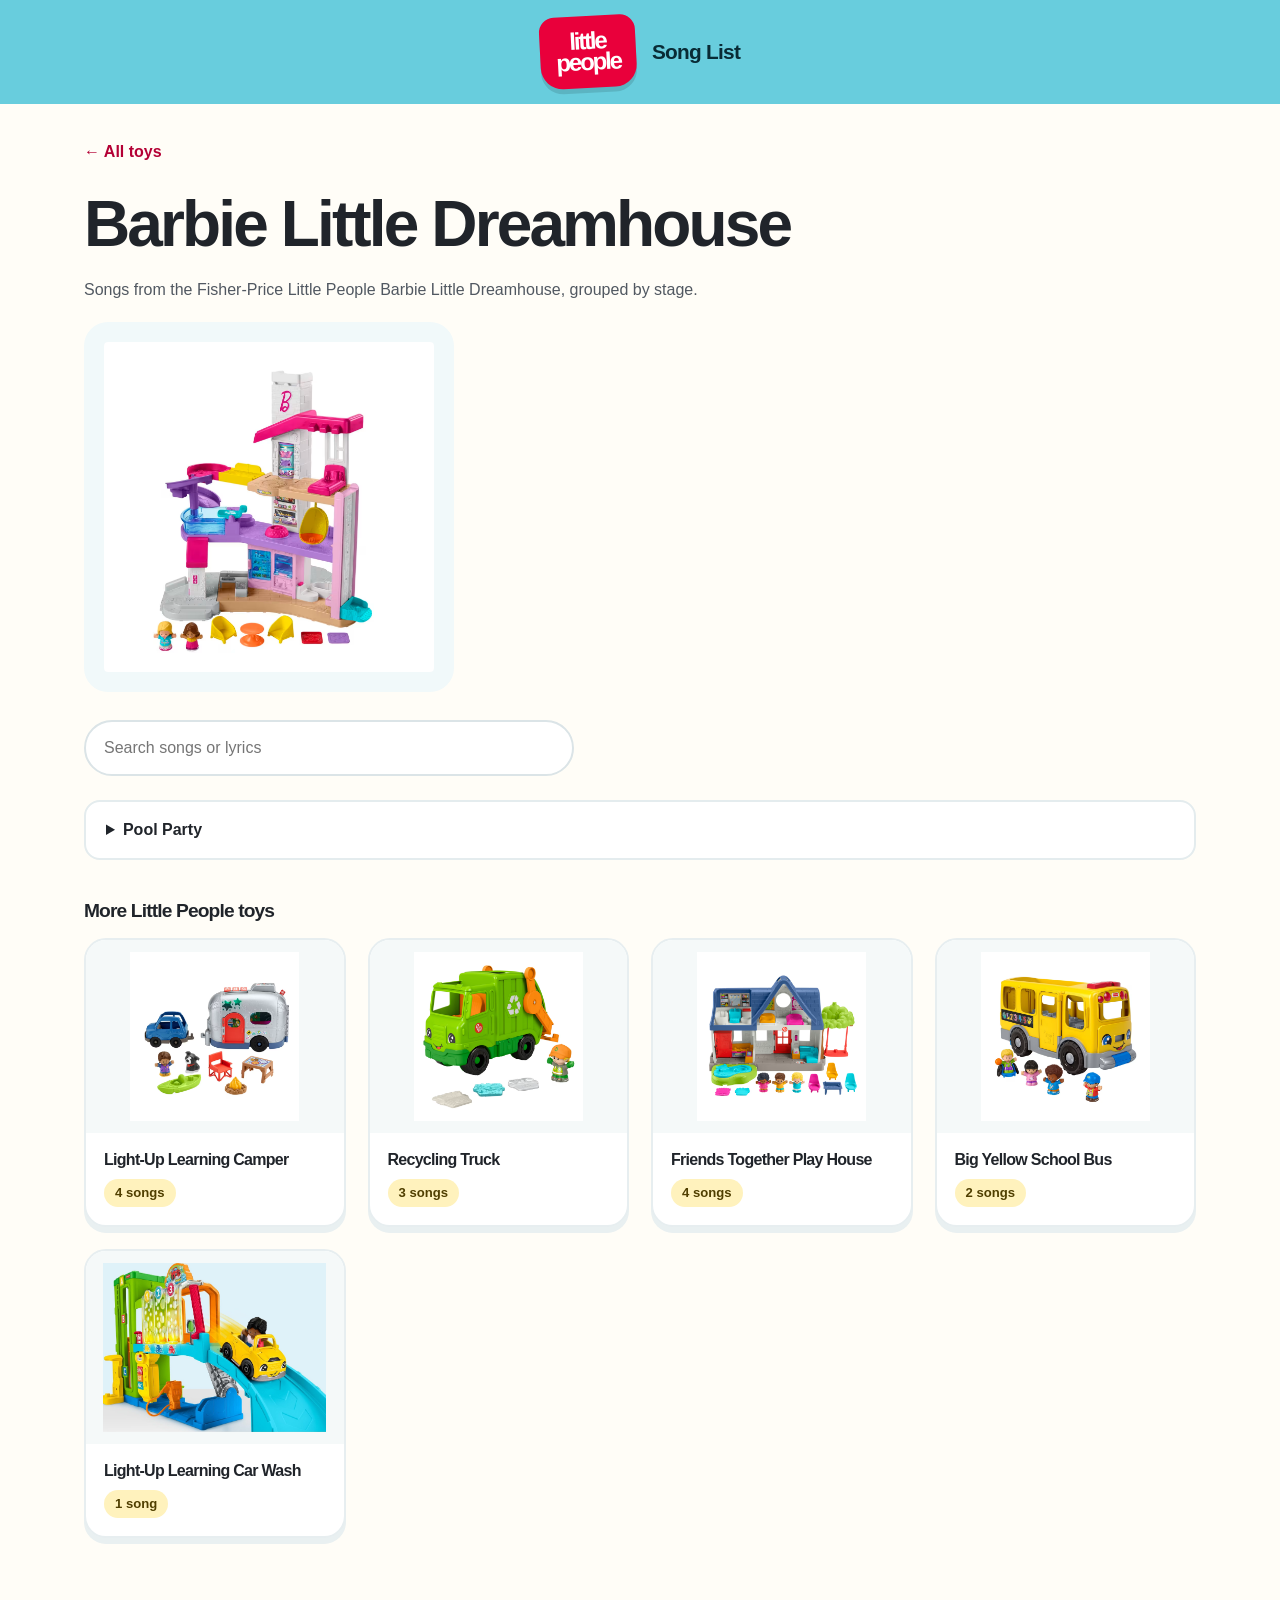
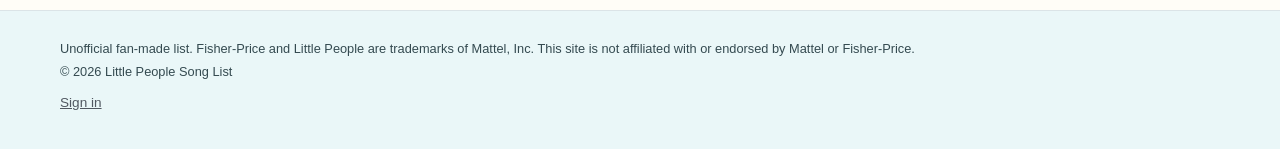
==== toys/barbie-little-dreamhouse/index.html @ 72ff85e1 "Rebuild static pages" ====
<!doctype html>
<html lang="en">
<head>
  <meta charset="utf-8">
  <meta name="viewport" content="width=device-width, initial-scale=1, viewport-fit=cover">
  <meta name="theme-color" content="#68cddd">
  <!--seo-head-->
  <title>Barbie Little Dreamhouse Songs &amp; Lyrics</title>
  <meta name="description" content="1 song on the Fisher-Price Little People Barbie Little Dreamhouse: Pool Party. Full list with lyrics, grouped by stage.">
  <link rel="canonical" href="https://fisherpricestoysongs.com/toys/barbie-little-dreamhouse/">
  <meta name="robots" content="index,follow,max-image-preview:large">
  <meta property="og:site_name" content="Little People Song List">
  <meta property="og:type" content="article">
  <meta property="og:locale" content="en_US">
  <meta property="og:title" content="Barbie Little Dreamhouse Songs &amp; Lyrics">
  <meta property="og:description" content="1 song on the Fisher-Price Little People Barbie Little Dreamhouse: Pool Party. Full list with lyrics, grouped by stage.">
  <meta property="og:url" content="https://fisherpricestoysongs.com/toys/barbie-little-dreamhouse/">
  <meta property="og:image" content="https://fisherpricestoysongs.com/images/barbie-little-dreamhouse.jpg">
  <meta property="og:image:alt" content="Barbie Little Dreamhouse toy">
  <meta name="twitter:card" content="summary_large_image">
  <meta name="twitter:title" content="Barbie Little Dreamhouse Songs &amp; Lyrics">
  <meta name="twitter:description" content="1 song on the Fisher-Price Little People Barbie Little Dreamhouse: Pool Party. Full list with lyrics, grouped by stage.">
  <meta name="twitter:image" content="https://fisherpricestoysongs.com/images/barbie-little-dreamhouse.jpg">
  <script type="application/ld+json">{"@context":"https://schema.org","@graph":[{"@type":"WebSite","@id":"https://fisherpricestoysongs.com/#website","name":"Little People Song List","url":"https://fisherpricestoysongs.com/","inLanguage":"en","description":"An unofficial fan-made catalog of songs from Fisher-Price Little People toys."},{"@type":"WebPage","@id":"https://fisherpricestoysongs.com/toys/barbie-little-dreamhouse/#page","url":"https://fisherpricestoysongs.com/toys/barbie-little-dreamhouse/","name":"Barbie Little Dreamhouse Songs & Lyrics","description":"1 song on the Fisher-Price Little People Barbie Little Dreamhouse: Pool Party. Full list with lyrics, grouped by stage.","inLanguage":"en","isPartOf":{"@id":"https://fisherpricestoysongs.com/#website"},"breadcrumb":{"@id":"https://fisherpricestoysongs.com/toys/barbie-little-dreamhouse/#breadcrumb"},"primaryImageOfPage":{"@type":"ImageObject","url":"https://fisherpricestoysongs.com/images/barbie-little-dreamhouse.jpg"},"mainEntity":{"@id":"https://fisherpricestoysongs.com/toys/barbie-little-dreamhouse/#songs"}},{"@type":"BreadcrumbList","@id":"https://fisherpricestoysongs.com/toys/barbie-little-dreamhouse/#breadcrumb","itemListElement":[{"@type":"ListItem","position":1,"name":"All toys","item":"https://fisherpricestoysongs.com/"},{"@type":"ListItem","position":2,"name":"Barbie Little Dreamhouse","item":"https://fisherpricestoysongs.com/toys/barbie-little-dreamhouse/"}]},{"@type":"ItemList","@id":"https://fisherpricestoysongs.com/toys/barbie-little-dreamhouse/#songs","name":"Songs on the Barbie Little Dreamhouse","numberOfItems":1,"itemListElement":[{"@type":"ListItem","position":1,"name":"Pool Party"}]}]}</script>
  <!--/seo-head-->
  <link rel="icon" href="../../favicon.svg" type="image/svg+xml">
  <link rel="icon" href="../../favicon-32.png" type="image/png" sizes="32x32">
  <link rel="apple-touch-icon" href="../../apple-touch-icon.png">
  <link rel="stylesheet" href="../../style.css">
</head>
<body data-root="../../" data-toy="barbie-little-dreamhouse">
  <header class="site-header">
    <a class="site-title" href="../../"><span class="brand-badge">little<br>people</span><span class="site-title-text">Song List</span></a>
  </header>
  <main id="app" aria-live="polite"><!--prerender--><a class="back" href="../../">← All toys</a>
<h1>Barbie Little Dreamhouse</h1>
<p class="intro">Songs from the Fisher-Price Little People Barbie Little Dreamhouse, grouped by stage.</p>
<img class="toy-image" src="../../images/barbie-little-dreamhouse.jpg" alt="Barbie Little Dreamhouse toy" loading="lazy">
<div><details><summary>Pool Party</summary><p class="lyrics">It’s my pool party, turn the music up
Jump, jump, jump, let’s go!
Sun glasses and sunscreen,
Water shoes and floaties,
The water is great so ready to swim,
And make a splash when you slide in!</p></details></div>
<nav class="related" aria-label="More toys"><h2>More Little People toys</h2><ul class="grid"><li><a class="card" href="../light-up-learning-camper/"><img src="../../images/camper.jpg" alt="Light-Up Learning Camper toy" loading="lazy"><div class="card-body"><h3 class="card-title">Light-Up Learning Camper</h3><p class="card-meta">4 songs</p></div></a></li><li><a class="card" href="../recycling-truck/"><img src="../../images/recyclingtruck.jpg" alt="Recycling Truck toy" loading="lazy"><div class="card-body"><h3 class="card-title">Recycling Truck</h3><p class="card-meta">3 songs</p></div></a></li><li><a class="card" href="../friends-together-play-house/"><img src="../../images/house.jpg" alt="Friends Together Play House toy" loading="lazy"><div class="card-body"><h3 class="card-title">Friends Together Play House</h3><p class="card-meta">4 songs</p></div></a></li><li><a class="card" href="../big-yellow-school-bus/"><img src="../../images/bus-mvh4h189.jpg" alt="Big Yellow School Bus toy" loading="lazy"><div class="card-body"><h3 class="card-title">Big Yellow School Bus</h3><p class="card-meta">2 songs</p></div></a></li><li><a class="card" href="../light-up-learning-car-wash/"><img src="../../images/carwash.jpg" alt="Light-Up Learning Car Wash toy" loading="lazy"><div class="card-body"><h3 class="card-title">Light-Up Learning Car Wash</h3><p class="card-meta">1 song</p></div></a></li></ul></nav><!--/prerender--></main>
  <footer class="site-footer">
    <p class="disclaimer">
      Unofficial fan-made list. Fisher-Price and Little People are trademarks of Mattel, Inc.
      This site is not affiliated with or endorsed by Mattel or Fisher-Price.
    </p>
    <p class="copyright">&copy; <span id="year">2026</span> Little People Song List</p>
    <div id="auth" class="auth"></div>
  </footer>
  <script>document.getElementById("year").textContent = new Date().getFullYear();</script>
  <script src="../../config.js"></script>
  <script src="../../admin.js"></script>
  <script src="../../app.js"></script>
</body>
</html>
---- style.css ----
:root {
  --bg: #fffaf0;
  --surface: #ffffff;
  --text: #2b2b33;
  --muted: #6b6b78;
  --accent: #d6402b;
  --border: #e6dfd0;
  --error-bg: #fde8e6;
  --error-text: #8a1c10;
}

@media (prefers-color-scheme: dark) {
  :root:not([data-theme="light"]) {
    --bg: #17171c;
    --surface: #22222a;
    --text: #ecebf0;
    --muted: #a3a3b2;
    --accent: #ff7b64;
    --border: #35353f;
    --error-bg: #4a1f1a;
    --error-text: #ffc9c0;
  }
}

:root[data-theme="dark"] {
  --bg: #17171c;
  --surface: #22222a;
  --text: #ecebf0;
  --muted: #a3a3b2;
  --accent: #ff7b64;
  --border: #35353f;
  --error-bg: #4a1f1a;
  --error-text: #ffc9c0;
}

* { box-sizing: border-box; }

body {
  margin: 0;
  background: var(--bg);
  color: var(--text);
  font: 16px/1.5 system-ui, -apple-system, "Segoe UI", Roboto, sans-serif;
}

a { color: var(--accent); }

.site-header, .site-footer, main {
  max-width: 960px;
  margin: 0 auto;
  padding-left: 16px;
  padding-right: 16px;
}

.site-header { padding-top: 20px; }

.site-title {
  font-size: 1.5rem;
  font-weight: 700;
  text-decoration: none;
  color: var(--text);
}

.site-footer {
  padding-top: 16px;
  padding-bottom: 32px;
  border-top: 1px solid var(--border);
  font-size: 0.8rem;
  color: var(--muted);
}

.site-footer p { margin: 0 0 4px; }

main { padding-top: 16px; padding-bottom: 48px; }

h1 { margin: 8px 0 16px; font-size: 1.6rem; }

.search {
  width: 100%;
  padding: 10px 12px;
  margin-bottom: 16px;
  font: inherit;
  color: var(--text);
  background: var(--surface);
  border: 1px solid var(--border);
  border-radius: 8px;
}

.grid {
  display: grid;
  grid-template-columns: repeat(auto-fill, minmax(200px, 1fr));
  gap: 16px;
  list-style: none;
  margin: 0;
  padding: 0;
}

.card {
  display: block;
  height: 100%;
  overflow: hidden;
  text-decoration: none;
  color: var(--text);
  background: var(--surface);
  border: 1px solid var(--border);
  border-radius: 12px;
}

.card:hover, .card:focus-visible { border-color: var(--accent); }

.card img {
  display: block;
  width: 100%;
  aspect-ratio: 4 / 3;
  object-fit: cover;
}

.card-body { padding: 12px; }
.card-title { margin: 0; font-size: 1rem; font-weight: 600; }
.card-meta { margin: 2px 0 0; font-size: 0.85rem; color: var(--muted); }

.toy-image {
  display: block;
  max-width: 100%;
  max-height: 320px;
  margin-bottom: 16px;
  border-radius: 12px;
}

.back { display: inline-block; margin-top: 8px; }

.stage-heading {
  margin: 24px 0 8px;
  font-size: 1.1rem;
  color: var(--muted);
}

details {
  margin-bottom: 8px;
  background: var(--surface);
  border: 1px solid var(--border);
  border-radius: 10px;
}

summary {
  padding: 12px 14px;
  font-weight: 600;
  cursor: pointer;
}

.lyrics {
  margin: 0;
  padding: 0 14px 14px;
  white-space: pre-line;
}

.empty { color: var(--muted); }

.error-box {
  margin-bottom: 16px;
  padding: 12px 14px;
  color: var(--error-text);
  background: var(--error-bg);
  border-radius: 8px;
}

.error-box ul { margin: 4px 0 0; padding-left: 20px; }

/* Auth and editing */
.site-header { display: flex; flex-wrap: wrap; align-items: center; justify-content: space-between; gap: 8px; }
.auth { display: flex; flex-wrap: wrap; align-items: center; gap: 12px; font-size: 0.9rem; }
.who { color: var(--muted); }

.button {
  display: inline-block;
  padding: 8px 14px;
  font: inherit;
  font-weight: 600;
  color: #fff;
  background: var(--accent);
  border: 1px solid var(--accent);
  border-radius: 8px;
  text-decoration: none;
  cursor: pointer;
}
.button.secondary { color: var(--accent); background: transparent; }
.button.danger { color: var(--error-text); background: var(--error-bg); border-color: var(--error-text); }
.button:disabled { opacity: 0.6; cursor: default; }

.link-button {
  padding: 0;
  font: inherit;
  color: var(--accent);
  background: none;
  border: 0;
  text-decoration: underline;
  cursor: pointer;
}
.link-button.danger { color: var(--error-text); }

.form { display: grid; gap: 16px; max-width: 640px; }
.field { display: grid; gap: 4px; }
.field-label { font-weight: 600; font-size: 0.9rem; }
.hint { font-size: 0.8rem; color: var(--muted); }
.field-input {
  width: 100%;
  padding: 8px 10px;
  font: inherit;
  color: var(--text);
  background: var(--surface);
  border: 1px solid var(--border);
  border-radius: 8px;
}
.field-input[readonly] { color: var(--muted); }

.songs { display: grid; gap: 16px; }
.song-row { display: grid; gap: 12px; margin: 0; padding: 14px; border: 1px solid var(--border); border-radius: 10px; }

.toolbar { display: flex; gap: 12px; flex-wrap: wrap; }
.status { margin: 0; color: var(--muted); overflow-wrap: anywhere; }
.people { padding-left: 0; list-style: none; }
.people li { display: flex; justify-content: space-between; gap: 12px; padding: 8px 0; border-bottom: 1px solid var(--border); }

/* Fisher-Price inspired, unofficial fan-site theme */
:root {
  color-scheme: light;
  --bg: #fffdf7;
  --surface: #fff;
  --text: #20242a;
  --muted: #515861;
  --accent: #b40035;
  --border: #dbe4e7;
  --error-bg: #ffe8ec;
  --error-text: #9a1230;
}
@media (prefers-color-scheme: dark) {
  :root:not([data-theme="light"]) { --bg: #fffdf7; --surface: #fff; --text: #20242a; --muted: #515861; --accent: #b40035; --border: #dbe4e7; --error-bg: #ffe8ec; --error-text: #9a1230; }
}
:root[data-theme="dark"] { --bg: #fffdf7; --surface: #fff; --text: #20242a; --muted: #515861; --accent: #b40035; --border: #dbe4e7; --error-bg: #ffe8ec; --error-text: #9a1230; }
body { font-family: "Arial Rounded MT Bold", "Trebuchet MS", Arial, sans-serif; }
:focus-visible { outline: 3px solid #005d75; outline-offset: 3px; }
.site-header, .site-footer, main { max-width: none; }
.site-header { min-height: 104px; padding: 15px max(24px, calc((100vw - 1160px) / 2)); background: #68cddd; }
.site-title { display: inline-flex; align-items: center; gap: 16px; color: #092b35; font-size: 1.3rem; font-weight: 900; }
.brand-badge { display: grid; place-content: center; width: 96px; height: 72px; background: #e9003b; color: white; border-radius: 15px 15px 22px 22px; font-size: 1.5rem; line-height: .86; letter-spacing: -.09em; text-align: center; transform: rotate(-3deg); box-shadow: 0 5px 0 rgba(0,0,0,.12); }
.brand-dot { color: #ffd211; }
.site-title-text { letter-spacing: -.035em; }
.who { color: #163e47; }
main { max-width: 1160px; padding: 32px 24px 72px; min-height: 60dvh; }
h1, h2, h3, p { overflow-wrap: anywhere; }
h1, h2, h3 { line-height: 1.13; letter-spacing: -.045em; }
h1 { font-size: clamp(1.9rem, 5vw, 4.3rem); margin: 0 0 18px; }
.hero { position: relative; display: grid; grid-template-columns: 1.25fr 1fr; min-height: 330px; overflow: hidden; margin: 0 0 45px; border-radius: 28px; background: #fceca3; }
.hero-copy { position: relative; z-index: 1; align-self: center; padding: clamp(30px, 5vw, 62px); }
.eyebrow { margin: 0 0 12px; color: #9c1736; font-size: .85rem; font-weight: 900; letter-spacing: .12em; text-transform: uppercase; }
.hero-description { margin: 0; max-width: 34ch; font-size: 1.16rem; }
.hero-art { position: relative; min-height: 280px; overflow: hidden; background: #bfeef3; }
.sun { position: absolute; top: 38px; right: 23%; width: 100px; aspect-ratio: 1; border-radius: 50%; background: #ffd211; box-shadow: 0 0 0 15px rgba(255,210,17,.2); }
.hill { position: absolute; width: 125%; height: 240px; border-radius: 50% 50% 0 0; }
.hill-back { left: -25%; bottom: -145px; background: #72c86b; transform: rotate(-12deg); }
.hill-front { right: -36%; bottom: -150px; background: #20a65a; transform: rotate(14deg); }
.music-note { position: absolute; z-index: 1; color: #e9003b; font-family: Arial, sans-serif; font-size: 7rem; font-weight: bold; transform: rotate(-16deg); }
.note-one { left: 20%; top: 18%; }
.note-two { right: 18%; top: 40%; color: #1266b0; font-size: 5rem; transform: rotate(15deg); }
.section-heading { margin-bottom: 22px; }
.section-heading h2 { margin: 0; font-size: clamp(1.7rem, 3vw, 2.3rem); }
.search { max-width: 490px; padding: 14px 18px; margin-bottom: 24px; border: 2px solid var(--border); border-radius: 999px; }
.grid { grid-template-columns: repeat(auto-fill, minmax(220px, 1fr)); gap: 22px; }
.card { border: 2px solid #e7eef0; border-radius: 22px; box-shadow: 0 6px 0 #e9f0f1; transition: transform .18s ease, box-shadow .18s ease; }
.card:hover, .card:focus-visible { transform: translateY(-4px); box-shadow: 0 10px 0 #cde9ed; border-color: #42bacd; }
.card img { object-fit: contain; background: #f5f9f9; padding: 12px; }
.card-body { padding: 18px; }
.card-title { font-size: 1.1rem; font-weight: 900; }
.card-meta { display: inline-block; white-space: nowrap; margin-top: 10px; padding: 4px 11px; border-radius: 999px; background: #fff2bd; color: #503f00; font-size: .82rem; font-weight: 800; }
.back { margin: 4px 0 24px; font-weight: 800; text-decoration: none; }
.back:hover { text-decoration: underline; }
.toy-image { max-width: min(100%, 470px); max-height: 370px; object-fit: contain; margin: 8px 0 28px; padding: 20px; border-radius: 24px; background: #f1f9fa; }
.stage-heading { margin: 32px 0 12px; padding-left: 16px; border-left: 7px solid #ffd211; font-size: 1.5rem; color: var(--text); }
details { margin-bottom: 12px; border: 2px solid #e4ecee; border-radius: 16px; }
details[open] { border-color: #9bdde6; }
summary { padding: 16px 20px; font-weight: 900; }
.lyrics { padding: 0 20px 20px; line-height: 1.75; }
.button { padding: 10px 18px; color: #242014; background: #ffd211; border: 2px solid #ffd211; border-radius: 999px; font-weight: 900; }
.button:hover { background: #ffe05d; }
.button.secondary { color: #9c1230; background: white; border-color: #9c1230; }
.button.danger { color: var(--error-text); background: var(--error-bg); border-color: var(--error-text); }
.field-input { border-radius: 12px; padding: 10px 13px; }
.song-row { background: white; border: 2px solid var(--border); border-radius: 16px; }
.site-footer { padding: 28px max(24px, calc((100vw - 1160px) / 2)) 36px; background: #eaf7f8; color: #344a50; }
@media (max-width: 680px) {
  .site-header { min-height: 86px; padding: 12px 18px; }
  .brand-badge { width: 78px; height: 60px; font-size: 1.25rem; }
  .site-title { gap: 11px; font-size: 1.1rem; }
  main { padding: 20px 18px 55px; }
  .hero { position: absolute; width: 1px; height: 1px; overflow: hidden; clip-path: inset(50%); white-space: nowrap; margin: 0; }
  .hero-copy { padding: 30px 26px; }
  .hero-art { min-height: 150px; }
  .sun { top: 15px; width: 70px; }
  .music-note { top: 0; font-size: 5rem; }
  .note-two { top: 15%; font-size: 4rem; }
  .grid { grid-template-columns: repeat(auto-fill, minmax(150px, 1fr)); gap: 14px; }
  .card-body { padding: 13px; }
}
@media (prefers-reduced-motion: reduce) { .card { transition: none; } }

/* Responsive */
.form, .songs, .song-row, .field, .people { grid-template-columns: minmax(0, 1fr); }
.site-header > *, .auth > * { min-width: 0; }
.field-input, .search { font-size: max(16px, 1rem); }
.form .toolbar {
  position: sticky;
  bottom: 0;
  padding: 12px 0 max(12px, env(safe-area-inset-bottom));
  background: var(--bg);
  border-top: 1px solid var(--border);
}
@media (pointer: coarse) {
  .button, .link-button, .back, .auth a, summary, .field-input, .search { min-height: 44px; }
  .link-button, .back, .auth a { display: inline-flex; align-items: center; padding-inline: 4px; }
  .auth, .toolbar, .people li { gap: 12px; }
}
.site-footer .auth { margin-top: 12px; }
.site-header { justify-content: center; }

.intro { margin: 0 0 20px; color: var(--muted); }
.related { margin-top: 40px; }
.related h2 { font-size: 1.2rem; }
.related ul { margin: 0; padding: 0; list-style: none; }
.related .card-title { font-size: 1rem; }
.quiet-link { color: var(--muted); font-size: 0.85rem; text-decoration: underline; }
.quiet-link:hover { color: var(--accent); }
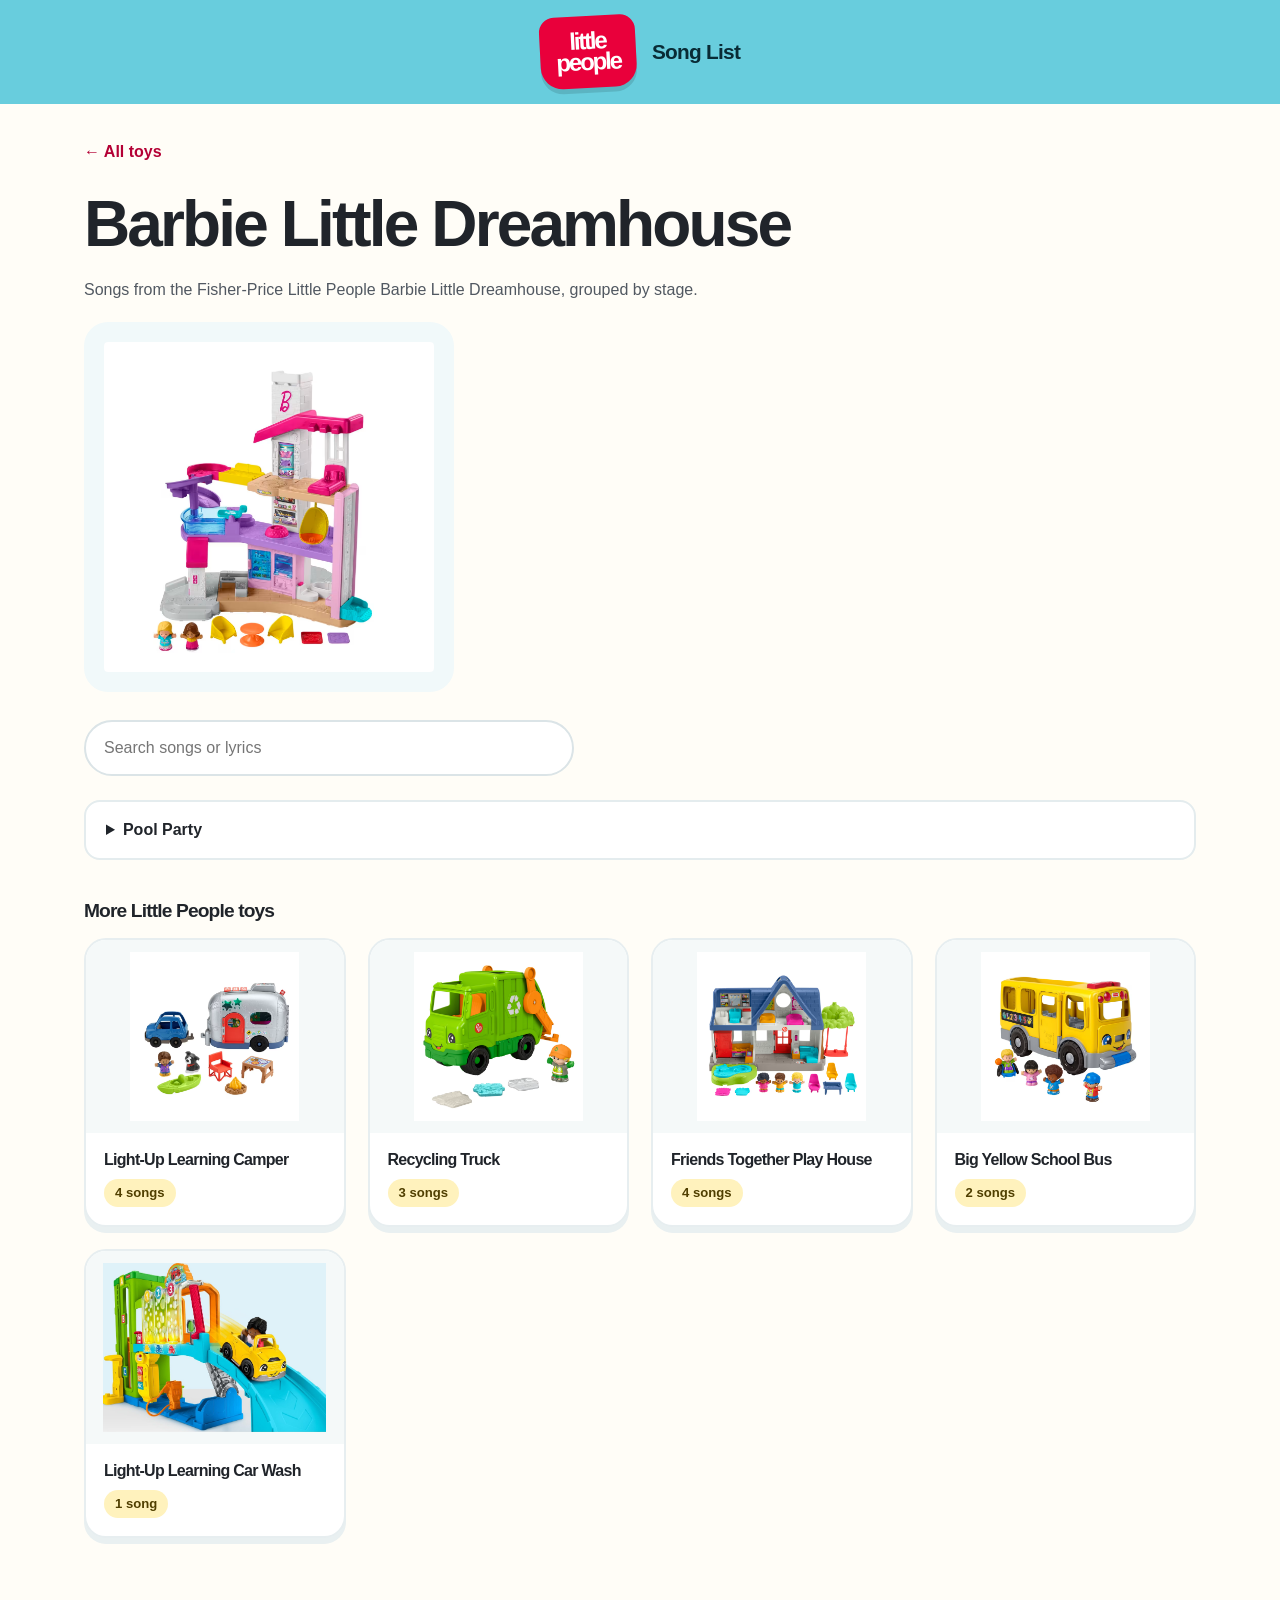
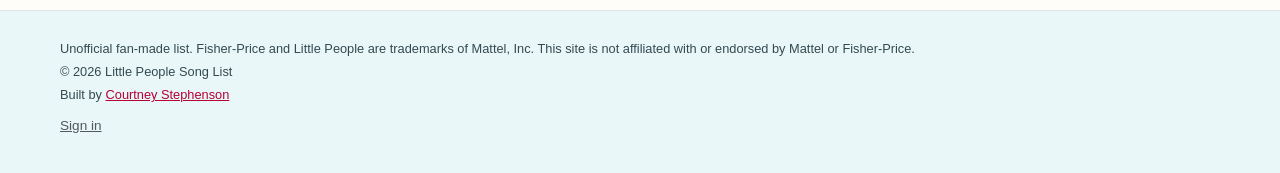
==== commit a2c43865: "Add footer credit to new toy pages" ====
--- a/toys/barbie-little-dreamhouse/index.html
+++ b/toys/barbie-little-dreamhouse/index.html
@@ -49,6 +49,7 @@
       This site is not affiliated with or endorsed by Mattel or Fisher-Price.
     </p>
     <p class="copyright">&copy; <span id="year">2026</span> Little People Song List</p>
+    <p class="credit">Built by <a href="https://courtneystephenson.com/">Courtney Stephenson</a></p>
     <div id="auth" class="auth"></div>
   </footer>
   <script>document.getElementById("year").textContent = new Date().getFullYear();</script>
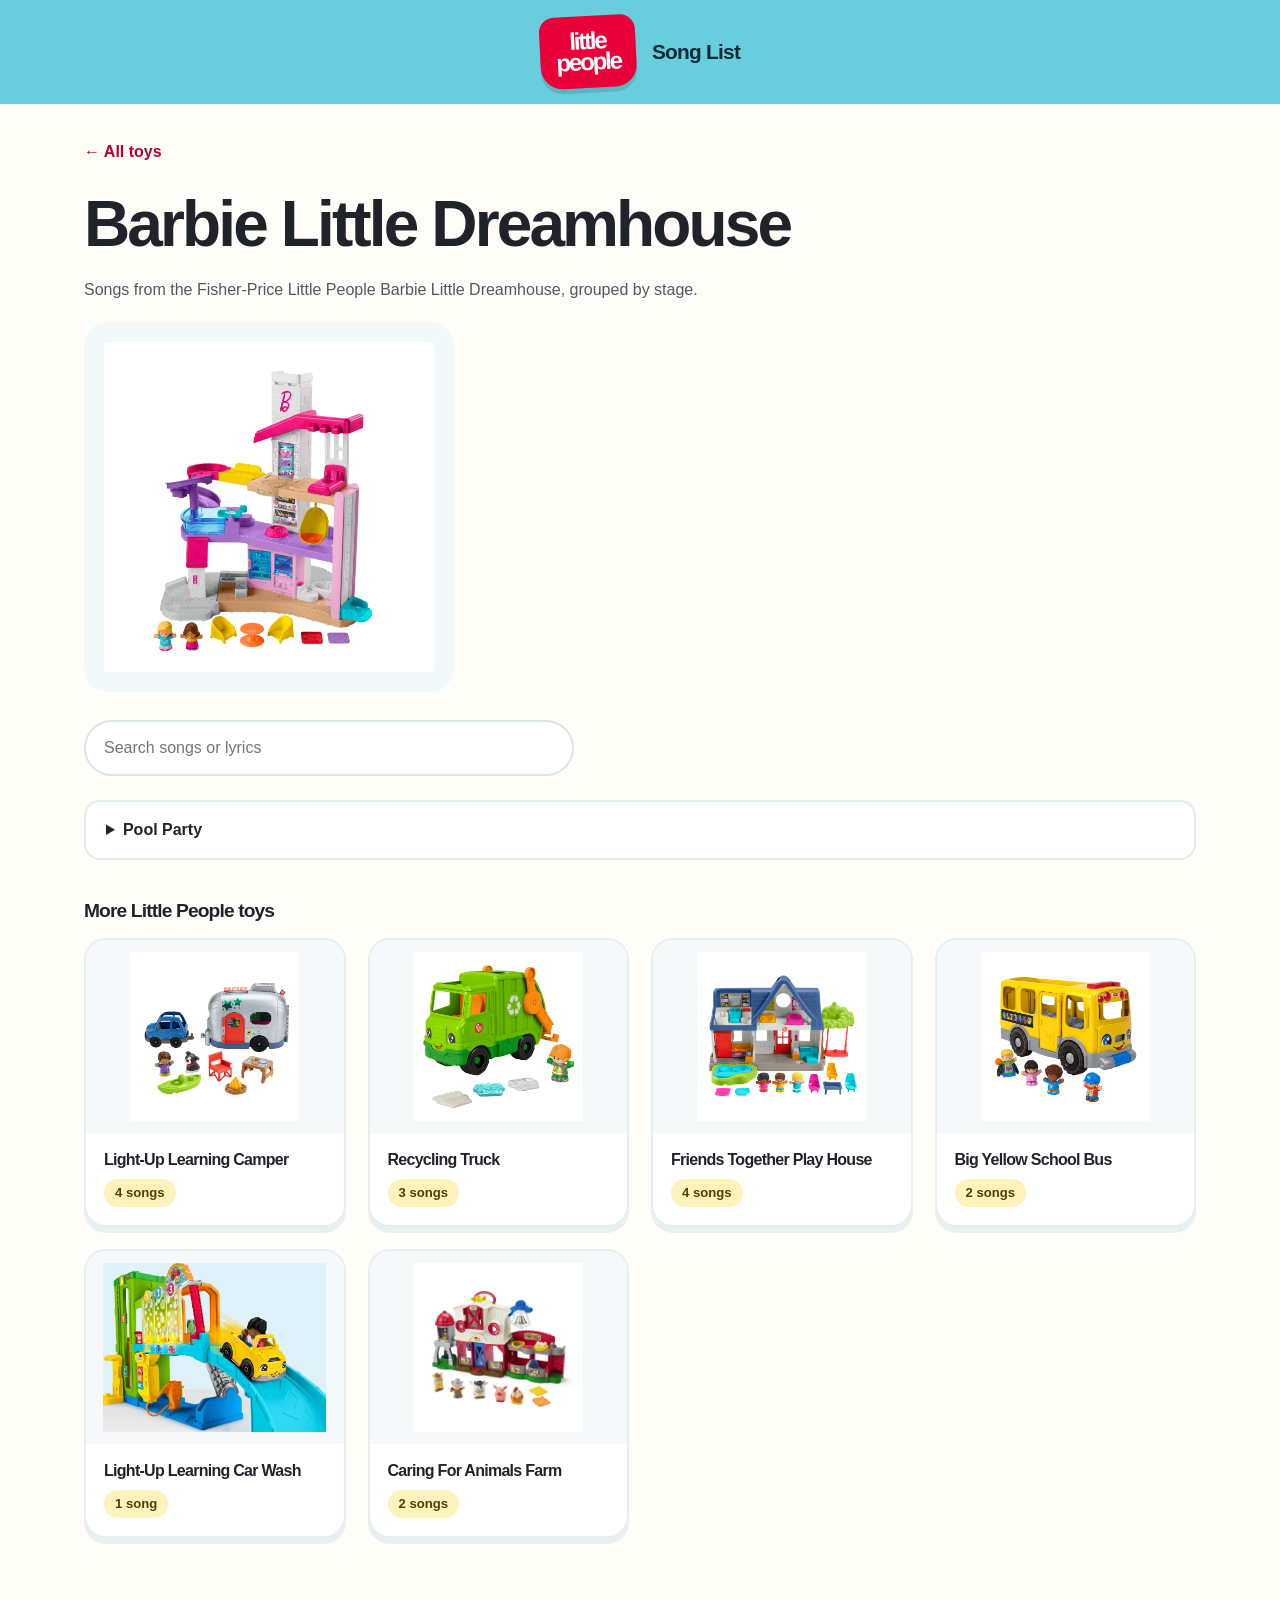
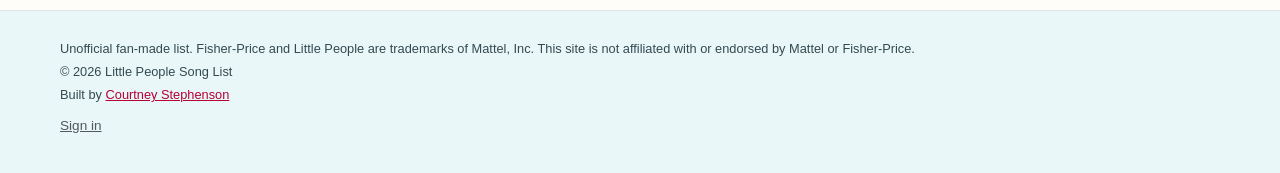
==== commit a5165da7: "Rebuild static pages" ====
--- a/toys/barbie-little-dreamhouse/index.html
+++ b/toys/barbie-little-dreamhouse/index.html
@@ -42,7 +42,7 @@
 Water shoes and floaties,
 The water is great so ready to swim,
 And make a splash when you slide in!</p></details></div>
-<nav class="related" aria-label="More toys"><h2>More Little People toys</h2><ul class="grid"><li><a class="card" href="../light-up-learning-camper/"><img src="../../images/camper.jpg" alt="Light-Up Learning Camper toy" loading="lazy"><div class="card-body"><h3 class="card-title">Light-Up Learning Camper</h3><p class="card-meta">4 songs</p></div></a></li><li><a class="card" href="../recycling-truck/"><img src="../../images/recyclingtruck.jpg" alt="Recycling Truck toy" loading="lazy"><div class="card-body"><h3 class="card-title">Recycling Truck</h3><p class="card-meta">3 songs</p></div></a></li><li><a class="card" href="../friends-together-play-house/"><img src="../../images/house.jpg" alt="Friends Together Play House toy" loading="lazy"><div class="card-body"><h3 class="card-title">Friends Together Play House</h3><p class="card-meta">4 songs</p></div></a></li><li><a class="card" href="../big-yellow-school-bus/"><img src="../../images/bus-mvh4h189.jpg" alt="Big Yellow School Bus toy" loading="lazy"><div class="card-body"><h3 class="card-title">Big Yellow School Bus</h3><p class="card-meta">2 songs</p></div></a></li><li><a class="card" href="../light-up-learning-car-wash/"><img src="../../images/carwash.jpg" alt="Light-Up Learning Car Wash toy" loading="lazy"><div class="card-body"><h3 class="card-title">Light-Up Learning Car Wash</h3><p class="card-meta">1 song</p></div></a></li></ul></nav><!--/prerender--></main>
+<nav class="related" aria-label="More toys"><h2>More Little People toys</h2><ul class="grid"><li><a class="card" href="../light-up-learning-camper/"><img src="../../images/camper.jpg" alt="Light-Up Learning Camper toy" loading="lazy"><div class="card-body"><h3 class="card-title">Light-Up Learning Camper</h3><p class="card-meta">4 songs</p></div></a></li><li><a class="card" href="../recycling-truck/"><img src="../../images/recyclingtruck.jpg" alt="Recycling Truck toy" loading="lazy"><div class="card-body"><h3 class="card-title">Recycling Truck</h3><p class="card-meta">3 songs</p></div></a></li><li><a class="card" href="../friends-together-play-house/"><img src="../../images/house.jpg" alt="Friends Together Play House toy" loading="lazy"><div class="card-body"><h3 class="card-title">Friends Together Play House</h3><p class="card-meta">4 songs</p></div></a></li><li><a class="card" href="../big-yellow-school-bus/"><img src="../../images/bus-mvh4h189.jpg" alt="Big Yellow School Bus toy" loading="lazy"><div class="card-body"><h3 class="card-title">Big Yellow School Bus</h3><p class="card-meta">2 songs</p></div></a></li><li><a class="card" href="../light-up-learning-car-wash/"><img src="../../images/carwash.jpg" alt="Light-Up Learning Car Wash toy" loading="lazy"><div class="card-body"><h3 class="card-title">Light-Up Learning Car Wash</h3><p class="card-meta">1 song</p></div></a></li><li><a class="card" href="../caring-for-animals-farm/"><img src="../../images/3211.jpg" alt="Caring For Animals Farm toy" loading="lazy"><div class="card-body"><h3 class="card-title">Caring For Animals Farm</h3><p class="card-meta">2 songs</p></div></a></li></ul></nav><!--/prerender--></main>
   <footer class="site-footer">
     <p class="disclaimer">
       Unofficial fan-made list. Fisher-Price and Little People are trademarks of Mattel, Inc.
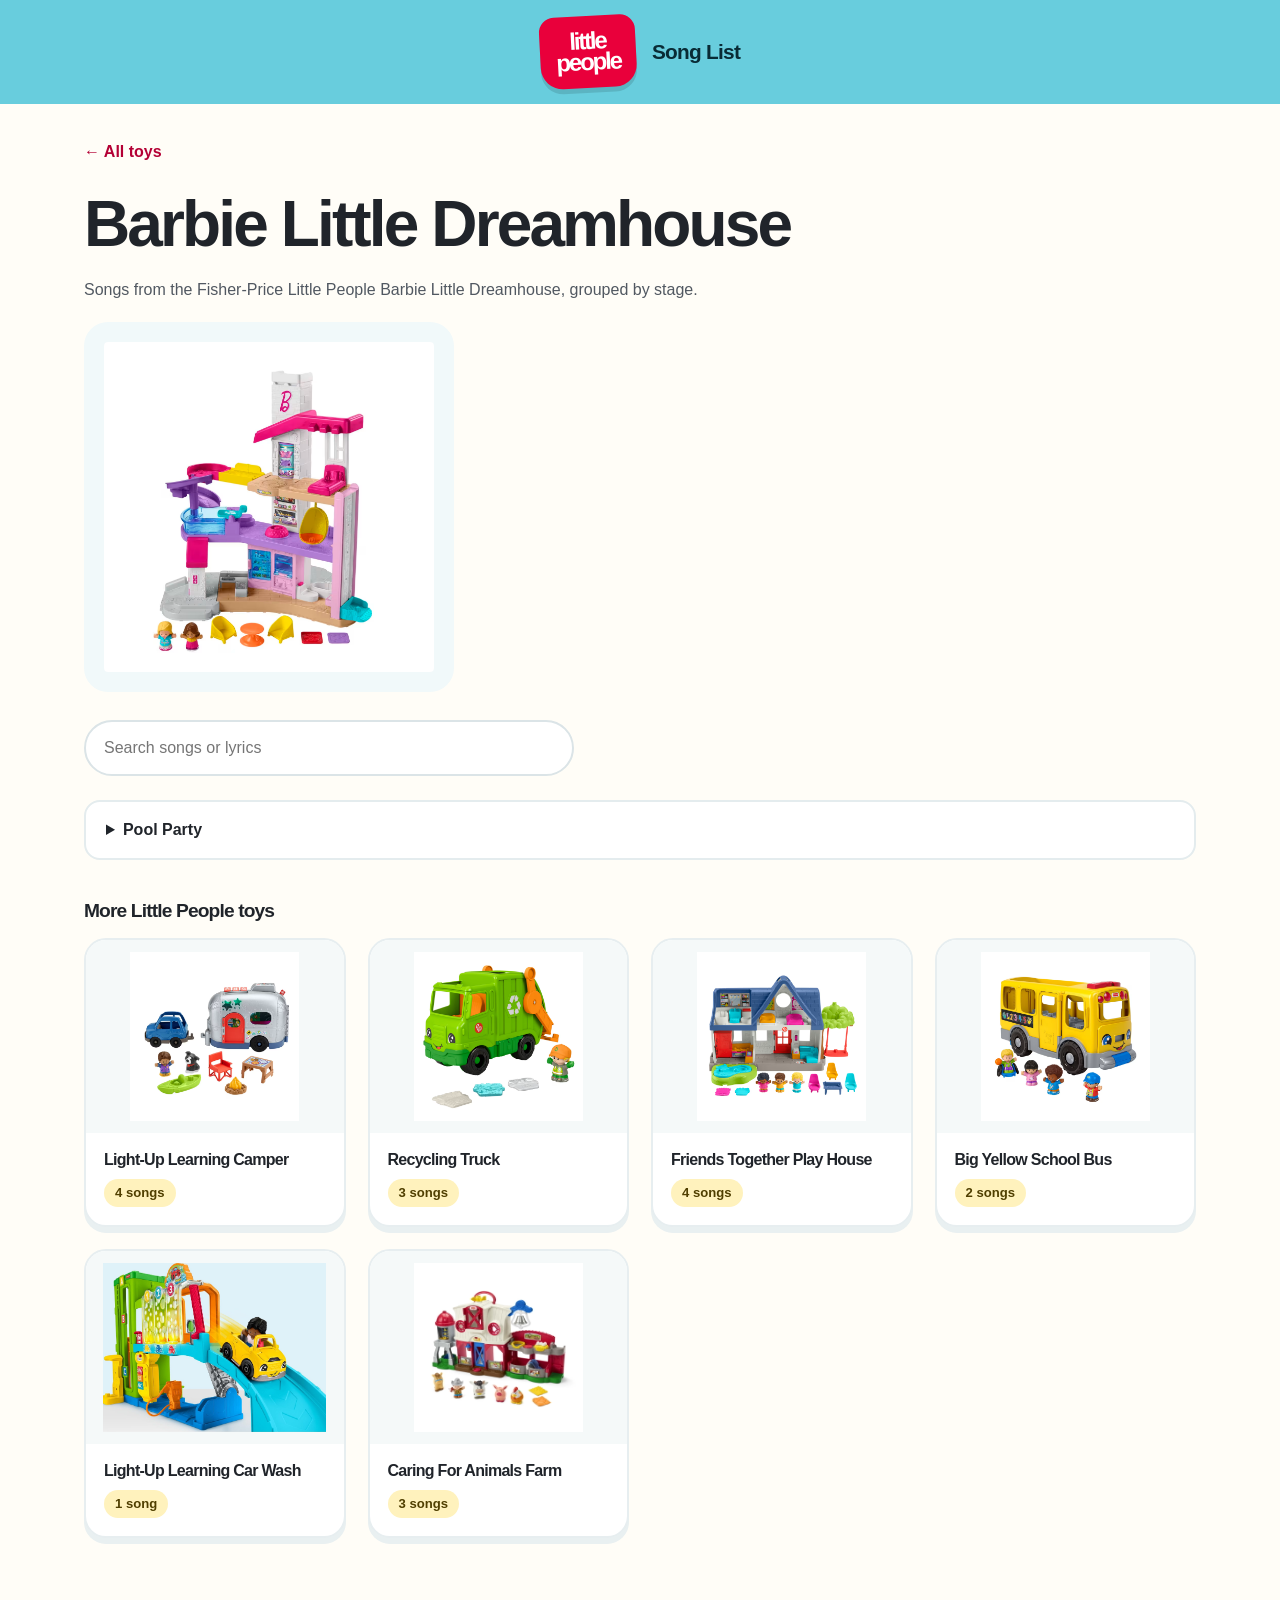
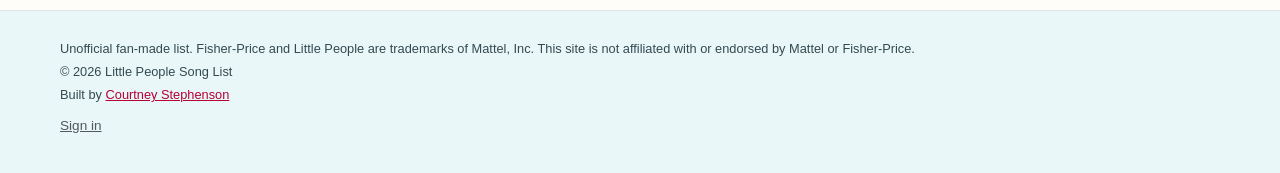
==== commit 890501ad: "Rebuild static pages" ====
--- a/toys/barbie-little-dreamhouse/index.html
+++ b/toys/barbie-little-dreamhouse/index.html
@@ -42,7 +42,7 @@
 Water shoes and floaties,
 The water is great so ready to swim,
 And make a splash when you slide in!</p></details></div>
-<nav class="related" aria-label="More toys"><h2>More Little People toys</h2><ul class="grid"><li><a class="card" href="../light-up-learning-camper/"><img src="../../images/camper.jpg" alt="Light-Up Learning Camper toy" loading="lazy"><div class="card-body"><h3 class="card-title">Light-Up Learning Camper</h3><p class="card-meta">4 songs</p></div></a></li><li><a class="card" href="../recycling-truck/"><img src="../../images/recyclingtruck.jpg" alt="Recycling Truck toy" loading="lazy"><div class="card-body"><h3 class="card-title">Recycling Truck</h3><p class="card-meta">3 songs</p></div></a></li><li><a class="card" href="../friends-together-play-house/"><img src="../../images/house.jpg" alt="Friends Together Play House toy" loading="lazy"><div class="card-body"><h3 class="card-title">Friends Together Play House</h3><p class="card-meta">4 songs</p></div></a></li><li><a class="card" href="../big-yellow-school-bus/"><img src="../../images/bus-mvh4h189.jpg" alt="Big Yellow School Bus toy" loading="lazy"><div class="card-body"><h3 class="card-title">Big Yellow School Bus</h3><p class="card-meta">2 songs</p></div></a></li><li><a class="card" href="../light-up-learning-car-wash/"><img src="../../images/carwash.jpg" alt="Light-Up Learning Car Wash toy" loading="lazy"><div class="card-body"><h3 class="card-title">Light-Up Learning Car Wash</h3><p class="card-meta">1 song</p></div></a></li><li><a class="card" href="../caring-for-animals-farm/"><img src="../../images/3211.jpg" alt="Caring For Animals Farm toy" loading="lazy"><div class="card-body"><h3 class="card-title">Caring For Animals Farm</h3><p class="card-meta">2 songs</p></div></a></li></ul></nav><!--/prerender--></main>
+<nav class="related" aria-label="More toys"><h2>More Little People toys</h2><ul class="grid"><li><a class="card" href="../light-up-learning-camper/"><img src="../../images/camper.jpg" alt="Light-Up Learning Camper toy" loading="lazy"><div class="card-body"><h3 class="card-title">Light-Up Learning Camper</h3><p class="card-meta">4 songs</p></div></a></li><li><a class="card" href="../recycling-truck/"><img src="../../images/recyclingtruck.jpg" alt="Recycling Truck toy" loading="lazy"><div class="card-body"><h3 class="card-title">Recycling Truck</h3><p class="card-meta">3 songs</p></div></a></li><li><a class="card" href="../friends-together-play-house/"><img src="../../images/house.jpg" alt="Friends Together Play House toy" loading="lazy"><div class="card-body"><h3 class="card-title">Friends Together Play House</h3><p class="card-meta">4 songs</p></div></a></li><li><a class="card" href="../big-yellow-school-bus/"><img src="../../images/bus-mvh4h189.jpg" alt="Big Yellow School Bus toy" loading="lazy"><div class="card-body"><h3 class="card-title">Big Yellow School Bus</h3><p class="card-meta">2 songs</p></div></a></li><li><a class="card" href="../light-up-learning-car-wash/"><img src="../../images/carwash.jpg" alt="Light-Up Learning Car Wash toy" loading="lazy"><div class="card-body"><h3 class="card-title">Light-Up Learning Car Wash</h3><p class="card-meta">1 song</p></div></a></li><li><a class="card" href="../caring-for-animals-farm/"><img src="../../images/3211.jpg" alt="Caring For Animals Farm toy" loading="lazy"><div class="card-body"><h3 class="card-title">Caring For Animals Farm</h3><p class="card-meta">3 songs</p></div></a></li></ul></nav><!--/prerender--></main>
   <footer class="site-footer">
     <p class="disclaimer">
       Unofficial fan-made list. Fisher-Price and Little People are trademarks of Mattel, Inc.
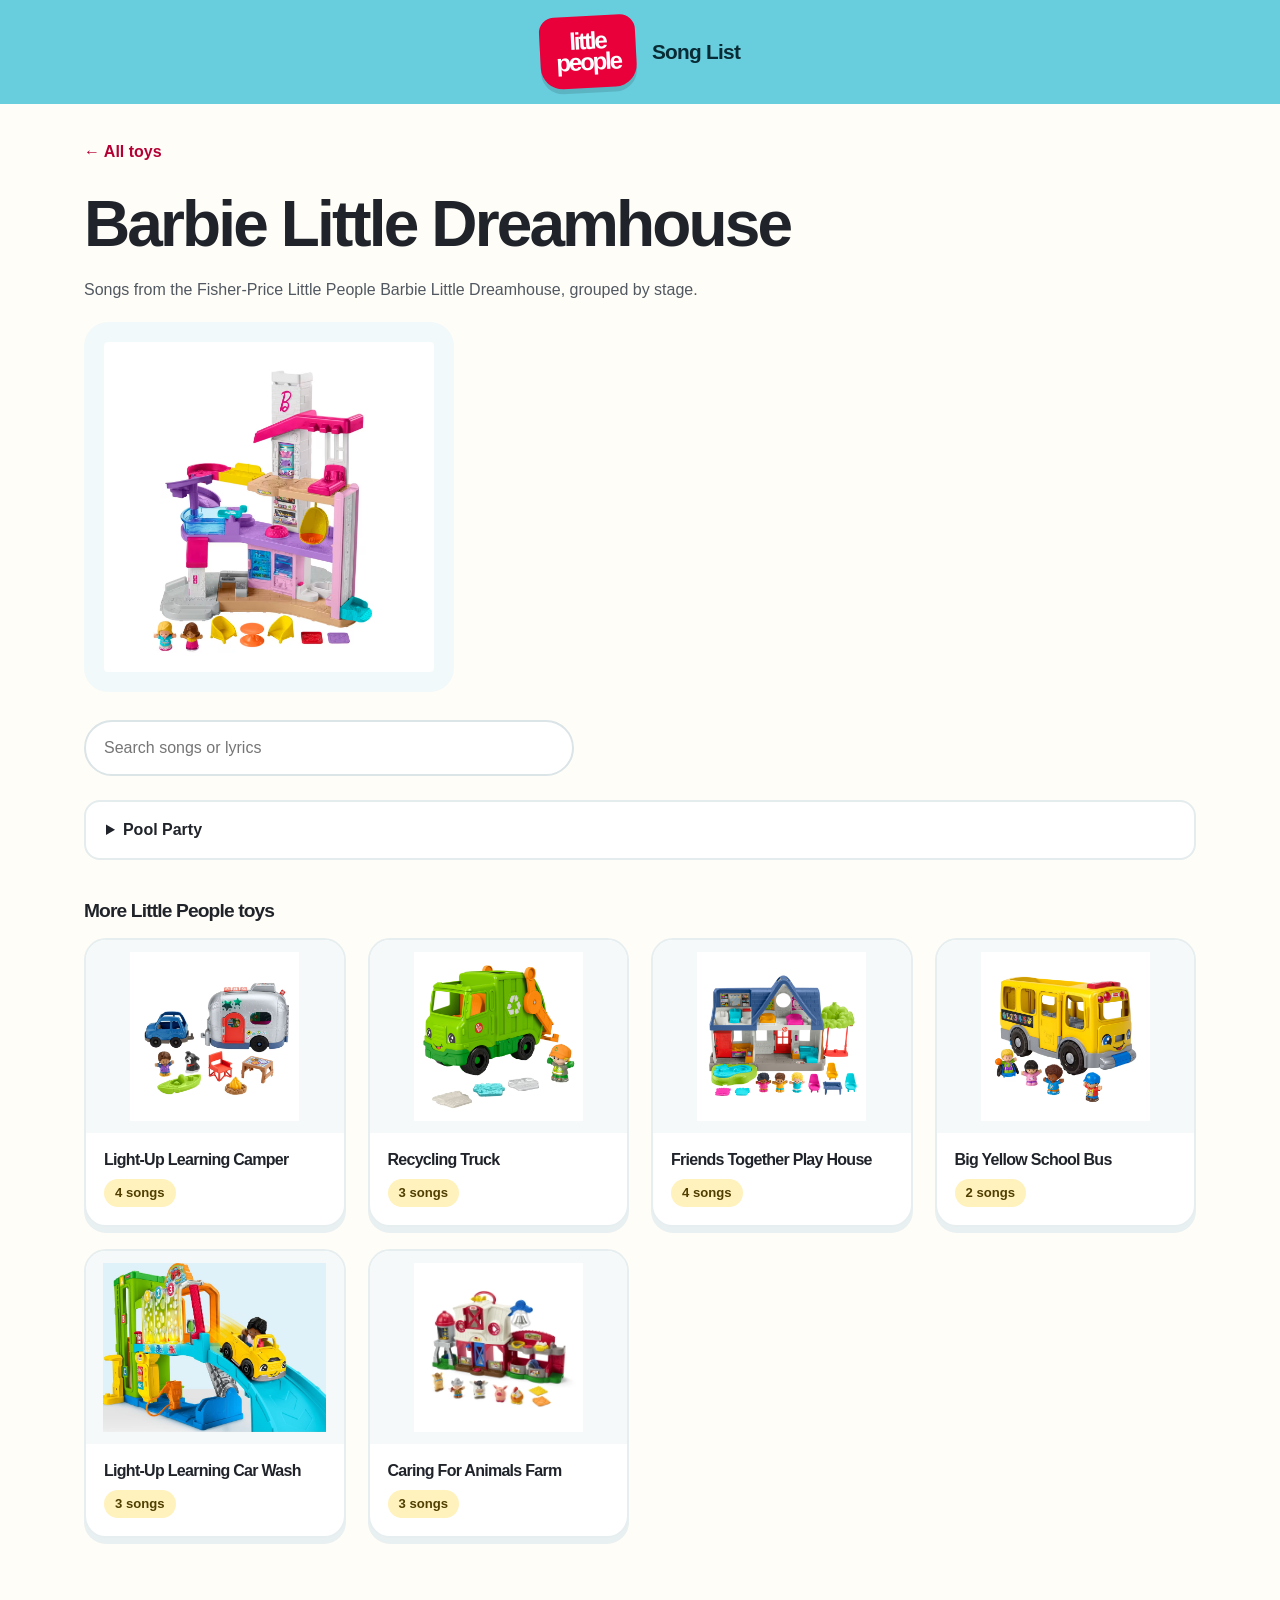
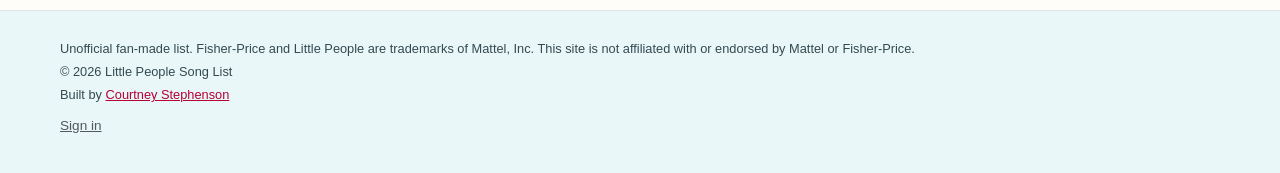
==== commit 24f9ef1e: "Rebuild static pages" ====
--- a/toys/barbie-little-dreamhouse/index.html
+++ b/toys/barbie-little-dreamhouse/index.html
@@ -42,7 +42,7 @@
 Water shoes and floaties,
 The water is great so ready to swim,
 And make a splash when you slide in!</p></details></div>
-<nav class="related" aria-label="More toys"><h2>More Little People toys</h2><ul class="grid"><li><a class="card" href="../light-up-learning-camper/"><img src="../../images/camper.jpg" alt="Light-Up Learning Camper toy" loading="lazy"><div class="card-body"><h3 class="card-title">Light-Up Learning Camper</h3><p class="card-meta">4 songs</p></div></a></li><li><a class="card" href="../recycling-truck/"><img src="../../images/recyclingtruck.jpg" alt="Recycling Truck toy" loading="lazy"><div class="card-body"><h3 class="card-title">Recycling Truck</h3><p class="card-meta">3 songs</p></div></a></li><li><a class="card" href="../friends-together-play-house/"><img src="../../images/house.jpg" alt="Friends Together Play House toy" loading="lazy"><div class="card-body"><h3 class="card-title">Friends Together Play House</h3><p class="card-meta">4 songs</p></div></a></li><li><a class="card" href="../big-yellow-school-bus/"><img src="../../images/bus-mvh4h189.jpg" alt="Big Yellow School Bus toy" loading="lazy"><div class="card-body"><h3 class="card-title">Big Yellow School Bus</h3><p class="card-meta">2 songs</p></div></a></li><li><a class="card" href="../light-up-learning-car-wash/"><img src="../../images/carwash.jpg" alt="Light-Up Learning Car Wash toy" loading="lazy"><div class="card-body"><h3 class="card-title">Light-Up Learning Car Wash</h3><p class="card-meta">1 song</p></div></a></li><li><a class="card" href="../caring-for-animals-farm/"><img src="../../images/3211.jpg" alt="Caring For Animals Farm toy" loading="lazy"><div class="card-body"><h3 class="card-title">Caring For Animals Farm</h3><p class="card-meta">3 songs</p></div></a></li></ul></nav><!--/prerender--></main>
+<nav class="related" aria-label="More toys"><h2>More Little People toys</h2><ul class="grid"><li><a class="card" href="../light-up-learning-camper/"><img src="../../images/camper.jpg" alt="Light-Up Learning Camper toy" loading="lazy"><div class="card-body"><h3 class="card-title">Light-Up Learning Camper</h3><p class="card-meta">4 songs</p></div></a></li><li><a class="card" href="../recycling-truck/"><img src="../../images/recyclingtruck.jpg" alt="Recycling Truck toy" loading="lazy"><div class="card-body"><h3 class="card-title">Recycling Truck</h3><p class="card-meta">3 songs</p></div></a></li><li><a class="card" href="../friends-together-play-house/"><img src="../../images/house.jpg" alt="Friends Together Play House toy" loading="lazy"><div class="card-body"><h3 class="card-title">Friends Together Play House</h3><p class="card-meta">4 songs</p></div></a></li><li><a class="card" href="../big-yellow-school-bus/"><img src="../../images/bus-mvh4h189.jpg" alt="Big Yellow School Bus toy" loading="lazy"><div class="card-body"><h3 class="card-title">Big Yellow School Bus</h3><p class="card-meta">2 songs</p></div></a></li><li><a class="card" href="../light-up-learning-car-wash/"><img src="../../images/carwash.jpg" alt="Light-Up Learning Car Wash toy" loading="lazy"><div class="card-body"><h3 class="card-title">Light-Up Learning Car Wash</h3><p class="card-meta">3 songs</p></div></a></li><li><a class="card" href="../caring-for-animals-farm/"><img src="../../images/3211.jpg" alt="Caring For Animals Farm toy" loading="lazy"><div class="card-body"><h3 class="card-title">Caring For Animals Farm</h3><p class="card-meta">3 songs</p></div></a></li></ul></nav><!--/prerender--></main>
   <footer class="site-footer">
     <p class="disclaimer">
       Unofficial fan-made list. Fisher-Price and Little People are trademarks of Mattel, Inc.
